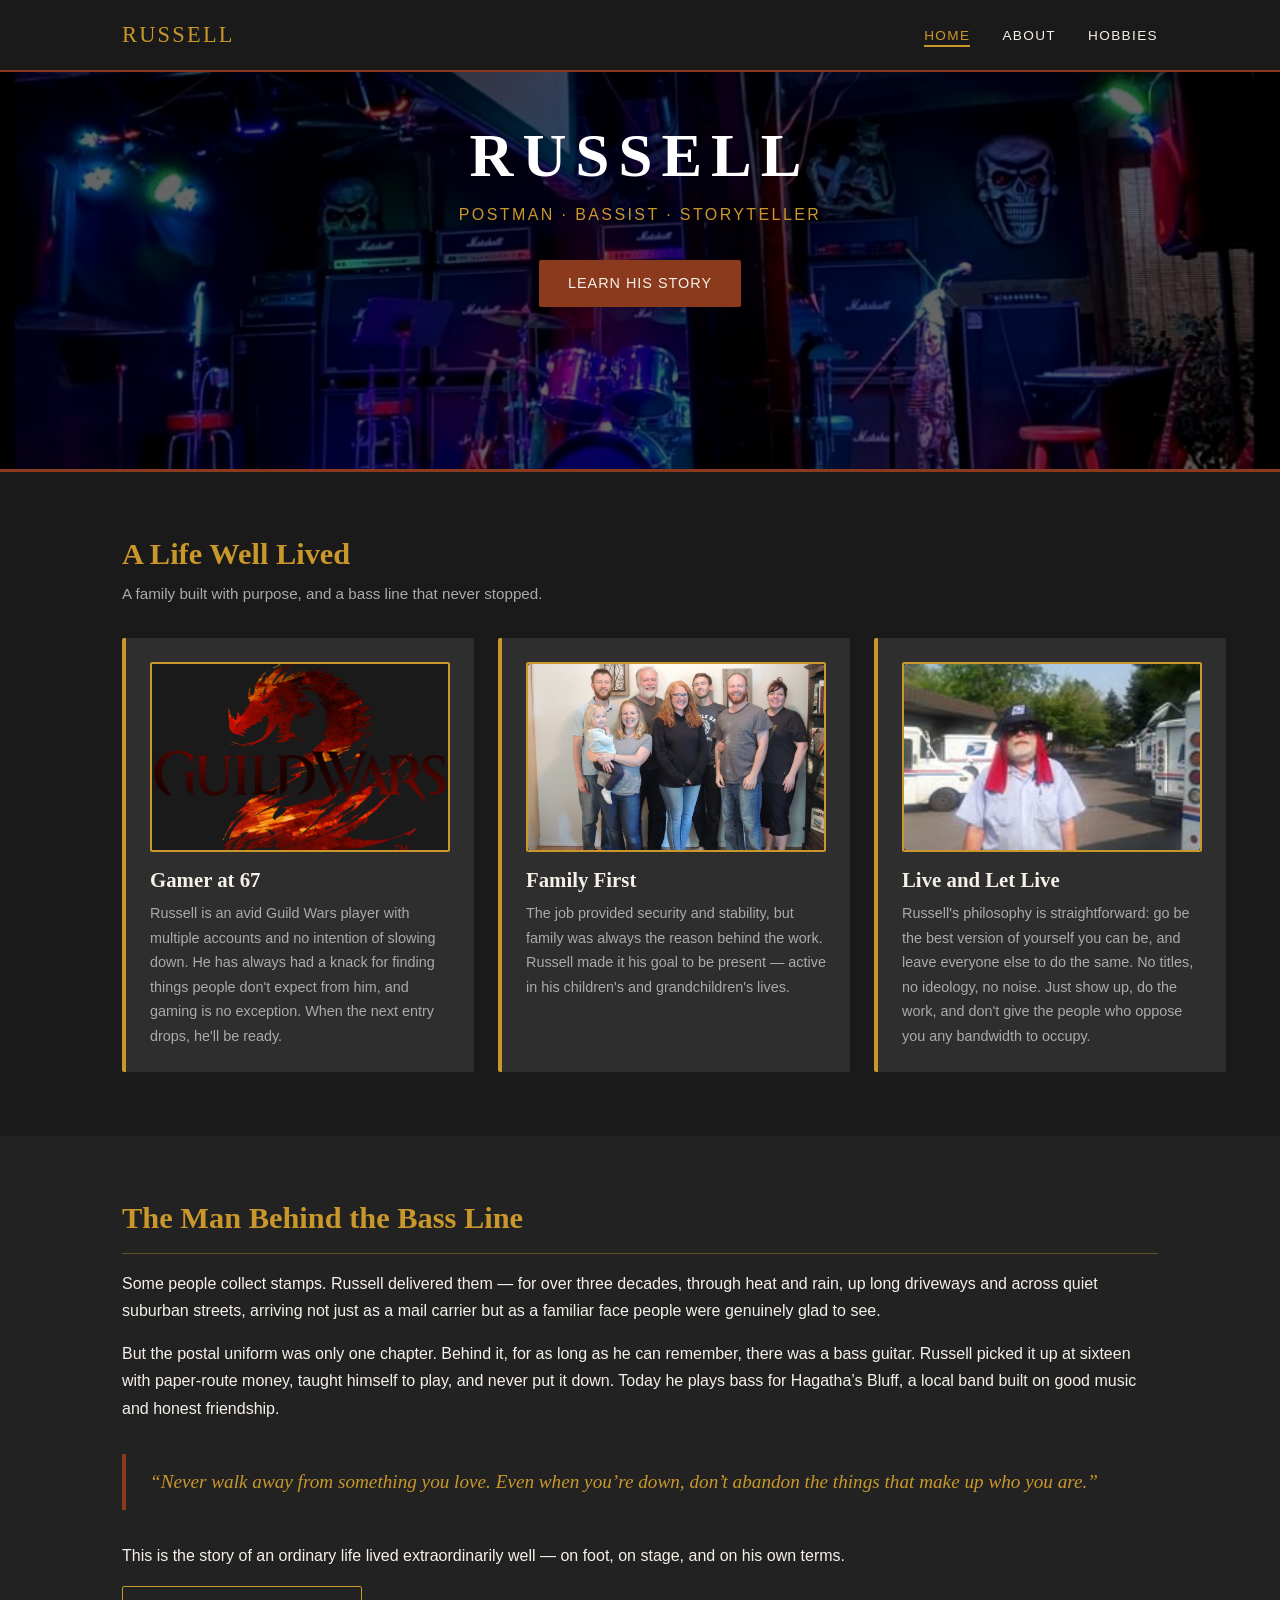
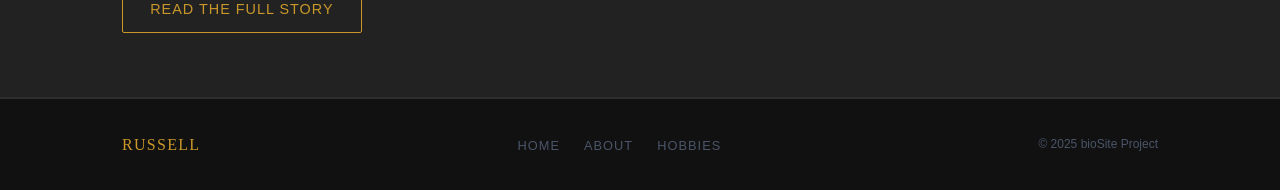
==== index.html @ 28d82f23 "uploading all of my work off of live viewer vscode, and commiting to pages." ====
<!--class information-->
<!--Course: CSD 340 — Web Design and Development -->
<!--name: Zachary White-->
<!--instructor: Sue Sampson-->

<!-- Dedicated to my father -->
<!-- Description: A brief overview of the website's content and purpose -->
<!-- This project showcases Russell's journey as a postman, bassist, and storyteller -->

<!DOCTYPE html>
<html lang="en">
<head>
  <meta charset="UTF-8">
  <meta name="author" content="Zachary White">
  <meta name="instructor" content="Sue Sampson">
  <meta name="keywords" content="Russell, Postman, Bassist, Storyteller, Music, Hobbies, BioSite">
  <meta name="description" content="Russell's personal website, featuring his story, hobbies, and music.">
  <meta name="viewport" content="width=device-width, initial-scale=1.0">
  <title>Russell — Postman, Bassist, Storyteller</title>
  <link rel="stylesheet" href="style.css">
  <!-- we are adding this later :^), to make the webpage feel alive-->
  <script src="script.js" defer></script>
</head>
<body>

  <!-- ── Navigation ──────────────────────────────────── -->
  <nav class="site-nav" aria-label="Main navigation">
    <div class="container">
      <a href="index.html" class="nav-brand">RUSSELL</a>
      <ul class="nav-links">
        <li><a href="index.html" class="active">Home</a></li>
        <li><a href="about.html">About</a></li>
        <li><a href="hobbies.html">Hobbies</a></li>
      </ul>
    </div>
  </nav>

  <!-- ── Hero ────────────────────────────────────────── -->
  <header class="hero">
    <div class="container">
          <div class="hero-image">
            <img src="images/hero_set.jpg" alt="band stage">
          </div>
          <div class="hero-overlay"></div>
      </div>
      <div class="hero-content">
        <h1>RUSSELL</h1>
        <p class="hero-subtitle">Postman &middot; Bassist &middot; Storyteller</p>
        <a href="about.html" class="btn-primary">Learn His Story</a>
      </div>
    </div>
  </header>

  <!-- ── Highlights: Goals & Accomplishments ─────────── -->
  <section class="section">
    <div class="container">

      <div class="section-heading">
        <h2>A Life Well Lived</h2>
        <p>A family built with purpose, and a bass line that never stopped.</p>
      </div>

      <div class="card-grid">

        <article class="card">
          <div class="card-image">
            <img src="images/GW2.png" alt="Russell">
          </div>
         <h3>Gamer at 67</h3>
         <p>Russell is an avid Guild Wars player with multiple accounts and no intention of slowing down. He has always had a knack for finding things people don't expect from him, and gaming is no exception. When the next entry drops, he'll be ready.</p>
        </article>

        <article class="card">
          <div class="card-image">
            <img src="images/family.jpg" alt="family">
          </div>
          <h3>Family First</h3>
          <p>The job provided security and stability, but family was always the reason behind the work. Russell made it his goal to be present — active in his children's and grandchildren's lives.</p>
        </article>

        <article class="card">
          <div class="card-image">
            <img src="images/living.jpg" alt="living life">
          </div>
          <h3>Live and Let Live</h3>
          <p>Russell's philosophy is straightforward: go be the best version of yourself you can be, and leave everyone else to do the same. No titles, no ideology, no noise. Just show up, do the work, and don't give the people who oppose you any bandwidth to occupy.</p>
        </article>

      </div>

    </div>
  </section>

  <!-- ── Intro Copy ───────────────────────────────────── -->
  <section class="section-alt">
    <div class="container">

      <h2>The Man Behind the Bass Line</h2>
      <hr class="divider">

      <p>Some people collect stamps. Russell delivered them — for over three decades, through heat and rain, up long driveways and across quiet suburban streets, arriving not just as a mail carrier but as a familiar face people were genuinely glad to see.</p>

      <p>But the postal uniform was only one chapter. Behind it, for as long as he can remember, there was a bass guitar. Russell picked it up at sixteen with paper-route money, taught himself to play, and never put it down. Today he plays bass for Hagatha&rsquo;s Bluff, a local band built on good music and honest friendship.</p>

      <div class="pull-quote">
        <p>&ldquo;Never walk away from something you love. Even when you&rsquo;re down, don&rsquo;t abandon the things that make up who you are.&rdquo;</p>
      </div>

      <p>This is the story of an ordinary life lived extraordinarily well — on foot, on stage, and on his own terms.</p>

      <a href="about.html" class="btn-secondary">Read the Full Story</a>

    </div>
  </section>

  <!-- ── Footer ───────────────────────────────────────── -->
  <footer class="site-footer">
    <div class="container">
      <span class="footer-brand">RUSSELL</span>
      <ul class="footer-nav">
        <li><a href="index.html">Home</a></li>
        <li><a href="about.html">About</a></li>
        <li><a href="hobbies.html">Hobbies</a></li>
      </ul>
      <span class="footer-copy">&copy; 2025 bioSite Project</span>
    </div>
  </footer>

</body>
</html>
---- style.css ----
/* ============================================================
Description: CSD340-biosite/style.css
Author: Zachary White
Instructor: Sue Sampson 
bioSite — Russell
style.css
Design: Dark Rustic / Music-Inspired
============================================================ */

/* ── Reset & Base ─────────────────────────────────────── */
*, *::before, *::after {
  box-sizing: border-box;
  margin: 0;
  padding: 0;
}

html {
  scroll-behavior: smooth;
}

body {
  background-color: #1a1a1a;
  color: #f5f0e8;
  font-family: Arial, Helvetica, sans-serif;
  font-size: 16px;
  line-height: 1.7;
}

img {
  max-width: 100%;
  height: auto;
  display: block;
}

a {
  color: #c9972a;
  text-decoration: none;
}

a:hover {
  color: #f5f0e8;
  text-decoration: underline;
}

a:visited {
  color: #a07830;
}

/* ── Typography ───────────────────────────────────────── */
h1, h2, h3, h4 {
  font-family: Georgia, "Times New Roman", serif;
  line-height: 1.2;
}

h1 {
  font-size: 2.8rem;
  color: #f5f0e8;
  letter-spacing: 0.08em;
}

h2 {
  font-size: 1.9rem;
  color: #c9972a;
  margin-bottom: 0.75rem;
}

h3 {
  font-size: 1.3rem;
  color: #f5f0e8;
  margin-bottom: 0.5rem;
}

h4 {
  font-size: 1.05rem;
  color: #c9972a;
  margin-bottom: 0.4rem;
}

p {
  margin-bottom: 1rem;
  color: #f5f0e8;
}

/* ── Layout Containers ────────────────────────────────── */
.container {
  max-width: 1100px;
  margin: 0 auto;
  padding: 0 2rem;
}

.section {
  padding: 4rem 0;
}

.section-alt {
  padding: 4rem 0;
  background-color: #222222;
}

/* ── Navigation ───────────────────────────────────────── */
.site-nav {
  background-color: #1a1a1a;
  border-bottom: 2px solid #8b3a1e;
  position: sticky;
  top: 0;
  z-index: 100;
}

.site-nav .container {
  display: flex;
  align-items: center;
  justify-content: space-between;
  padding-top: 1rem;
  padding-bottom: 1rem;
}

.nav-brand {
  font-family: Georgia, "Times New Roman", serif;
  font-size: 1.4rem;
  color: #c9972a;
  letter-spacing: 0.1em;
  text-decoration: none;
}

.nav-brand:hover {
  color: #f5f0e8;
  text-decoration: none;
}

.nav-links {
  list-style: none;
  display: flex;
  gap: 2rem;
}

.nav-links a {
  font-size: 0.85rem;
  color: #f5f0e8;
  text-transform: uppercase;
  letter-spacing: 0.1em;
  text-decoration: none;
  padding-bottom: 2px;
  border-bottom: 2px solid transparent;
  transition: color 0.2s, border-color 0.2s;
}

.nav-links a:hover,
.nav-links a.active {
  color: #c9972a;
  border-bottom-color: #c9972a;
  text-decoration: none;
}

/* ── Buttons ──────────────────────────────────────────── */
.btn-primary {
  display: inline-block;
  background-color: #8b3a1e;
  color: #f5f0e8;
  font-size: 0.9rem;
  font-family: Arial, Helvetica, sans-serif;
  letter-spacing: 0.07em;
  text-transform: uppercase;
  padding: 0.7rem 1.8rem;
  border-radius: 2px;
  text-decoration: none;
  border: none;
  cursor: pointer;
  transition: background-color 0.2s;
}

.btn-primary:hover {
  background-color: #a84520;
  color: #f5f0e8;
  text-decoration: none;
}

.btn-secondary {
  display: inline-block;
  background-color: transparent;
  color: #c9972a;
  font-size: 0.9rem;
  font-family: Arial, Helvetica, sans-serif;
  letter-spacing: 0.07em;
  text-transform: uppercase;
  padding: 0.65rem 1.7rem;
  border-radius: 2px;
  border: 1px solid #c9972a;
  text-decoration: none;
  cursor: pointer;
  transition: background-color 0.2s, color 0.2s;
}

.btn-secondary:hover {
  background-color: #c9972a;
  color: #1a1a1a;
  text-decoration: none;
}

/* ── Hero Section ─────────────────────────────────────── */

/* I want the hero section to have the img behind the text and the text to be centered and have a dark overlay on the image so that the text is readable. I also want the image to expand the entire section */
.hero {
  background-color: #111111;
  border-bottom: 3px solid #8b3a1e;
  padding: 3rem 0;
  text-align: center;
  position: relative;
  z-index: 2;
  overflow: hidden;
  min-height: 400px; /* ensures image has room to expand into */
}

.hero-image {
  position: absolute;
  top: 0;
  left: 0;
  width: 100%;
  height: 100%;
  z-index: 0;
}

.hero-image img {
  width: 100%;
  height: 100%;
  object-fit: cover;
  object-position: center;
  /* no opacity here — keep the image full strength */
}

.hero-overlay {
  position: absolute;
  top: 0;
  left: 0;
  width: 100%;
  height: 100%;
  background: rgba(0, 0, 0, 0.6); /* tune darkness here */
  z-index: 1;
}

.hero h1 {
  font-size: 3.8rem;
  letter-spacing: 0.15em;
  margin-bottom: 0.5rem;
  position: relative;
  z-index: 3;
  color: #ffffff; /* make sure text has an explicit light color */
}

.hero-subtitle {
  color: #c9972a;
  font-size: 1rem;
  letter-spacing: 0.15em;
  text-transform: uppercase;
  margin-bottom: 2rem;
  position: relative;
  z-index: 3;
}

.hero-content {
  position: relative;
  z-index: 3;
}

/* ── Divider ──────────────────────────────────────────── */
.divider {
  border: none;
  border-top: 1px solid #c9972a;
  margin: 1rem 0;
  opacity: 0.4;
}

/* ── Cards ────────────────────────────────────────────── */
.card-grid {
  display: grid;
  grid-template-columns: repeat(3, 1fr);
  gap: 1.5rem;
}

.card {
  background-color: #2e2e2e;
  border-left: 4px solid #c9972a;
  border-radius: 2px;
  padding: 1.5rem;
}

.card-image {
  /* fixed/static dimensions so images do not scale with page */
  width: 300px;
  height: 190px;
  background-color: #1a1a1a;
  border: 2px solid #c9972a;
  border-radius: 2px;
  display: flex;
  align-items: center;
  justify-content: center;
  margin-bottom: 1rem;
}

/* Ensure images fill the card image box */
.card-image img {
  /* enforce fixed image size and prevent scaling */
  width: 300px;
  height: 186px;
  max-width: none;
  max-height: none;
  object-fit: cover;
  display: block;
  border-radius: 2px;
}

.card p {
  font-size: 0.9rem;
  color: #aaa;
  margin-bottom: 0;
}

/* ── Pull Quote ───────────────────────────────────────── */
.pull-quote {
  border-left: 4px solid #8b3a1e;
  padding: 0.75rem 1.5rem;
  margin: 2rem 0;
  background-color: #222222;
}

.pull-quote p {
  font-family: Georgia, "Times New Roman", serif;
  font-style: italic;
  font-size: 1.2rem;
  color: #c9972a;
  margin-bottom: 0;
}

/* ── Page Banner ──────────────────────────────────────── */
.page-banner {
  background-color: #111111;
  border-bottom: 3px solid #8b3a1e;
  padding: 3rem 0 2.5rem;
  text-align: center;
}

.page-banner h1 {
  letter-spacing: 0.12em;
  margin-bottom: 0.4rem;
}

.page-banner p {
  color: #c9972a;
  font-size: 0.9rem;
  letter-spacing: 0.12em;
  text-transform: uppercase;
  margin-bottom: 0;
}

/* ── About Page Layout ────────────────────────────────── */
.about-intro {
  display: grid;
  grid-template-columns: 1fr 2fr;
  gap: 3rem;
  align-items: center;
}

.portrait-wrapper {
  text-align: center;
  display: flex;
  flex-direction: column;
  align-items: center;
  justify-content: center;
  margin-right: 5rem;
  margin-bottom: 2rem;
  margin-left: auto;
}

.portrait-caption {
  color: #4a5568;
  font-size: 0.8rem;
  font-style: italic;
  align-self: center;
  letter-spacing: 0.05em;
  margin-top: 2rem;
}

.portrait img {
  width: 300px;
  height: 300px;
  min-width: 300px;
  min-height: 300px;
  max-width: 300px;
  max-height: 300px;
  border-radius: 50%;
  object-fit: cover;
  border: 3px solid #c9972a;
}

.bio-text h2 {
  margin-bottom: 1rem;
}

/* ── Bio Paragraph Lines (placeholder) ───────────────── */
.bio-block p {
  max-width: 720px;
}

/* ── Hobbies Page ─────────────────────────────────────── */
.featured-section {
  padding: 0;
}

.featured-image {
  width: 1025px;
  height: 500px;
  background-color: #2e2e2e;
  border: 1px dashed #4a5568;
  display: flex;
  align-items: center;
  justify-content: center;
}

.featured-image img {
  /* enforce fixed image size and prevent scaling */
  width: 100%;
  height: 100%;
  max-width: none;
  max-height: none;
  object-fit: cover;
  display: block;
  border-radius: 2px;
}

.featured-body {
  padding: 2.5rem 0;
}

.hobby-grid {
  display: grid;
  grid-template-columns: repeat(3, 1fr);
  gap: 1.5rem;
}

.hobby-card {
  background-color: #2e2e2e;
  border-radius: 2px;
  overflow: hidden;
}

.hobby-card-image {
  width: 330px;
  height: 190px;
  background-color: #1a1a1a;
  border-bottom: 2px solid #8b3a1e;
  border-radius: 2px;
  display: flex;
  align-items: center;
  justify-content: center;
  margin-bottom: 1rem;
}

.hobby-card-image img {
  width: 330px;
  height: 186px;
  max-width: none;
  max-height: none;
  object-fit: cover;
  display: block;
  border-radius: 2px;
}

.hobby-card-image2 img {
  width: 330px;
  height: 230px;
  max-width: none;
  max-height: none;
  object-fit: cover;
  display: block;
  transform: translateY(-225px);
  overflow: visible !important;
  border-radius: 2px;
}

.hobby-card-image3 img {
  width: 330px;
  height: 186px;
  max-width: none;
  max-height: none;
  object-fit: cover;
  display: block;
  border-radius: 2px;
}

.hobby-card-body {
  padding: 1.25rem;
}

.hobby-card-body p {
  font-size: 0.9rem;
  color: #aaa;
  margin-bottom: 0;
}

/* ── External Link Block ──────────────────────────────── */
.external-link-block {
  background-color: #2e2e2e;
  border: 1px solid #4a5568;
  border-radius: 2px;
  padding: 1.5rem 2rem;
  display: flex;
  align-items: center;
  justify-content: space-between;
  gap: 1rem;
}

.external-link-block p {
  margin-bottom: 0;
  color: #aaa;
  font-size: 0.95rem;
}

/* ── Footer ───────────────────────────────────────────── */
.site-footer {
  background-color: #111111;
  border-top: 2px solid #2e2e2e;
  padding: 2rem 0;
  text-align: center;
}

.site-footer .container {
  display: flex;
  align-items: center;
  justify-content: space-between;
}

.footer-brand {
  font-family: Georgia, "Times New Roman", serif;
  color: #c9972a;
  font-size: 1rem;
  letter-spacing: 0.08em;
}

.footer-nav {
  list-style: none;
  display: flex;
  gap: 1.5rem;
}

.footer-nav a {
  color: #4a5568;
  font-size: 0.8rem;
  text-transform: uppercase;
  letter-spacing: 0.08em;
  text-decoration: none;
}

.footer-nav a:hover {
  color: #c9972a;
  text-decoration: none;
}

.footer-copy {
  color: #4a5568;
  font-size: 0.75rem;
}

/* ── Section Heading Style ────────────────────────────── */
.section-heading {
  margin-bottom: 2rem;
}

.section-heading h2 {
  margin-bottom: 0.5rem;
}

.section-heading p {
  color: #aaa;
  font-size: 0.95rem;
  max-width: 600px;
}
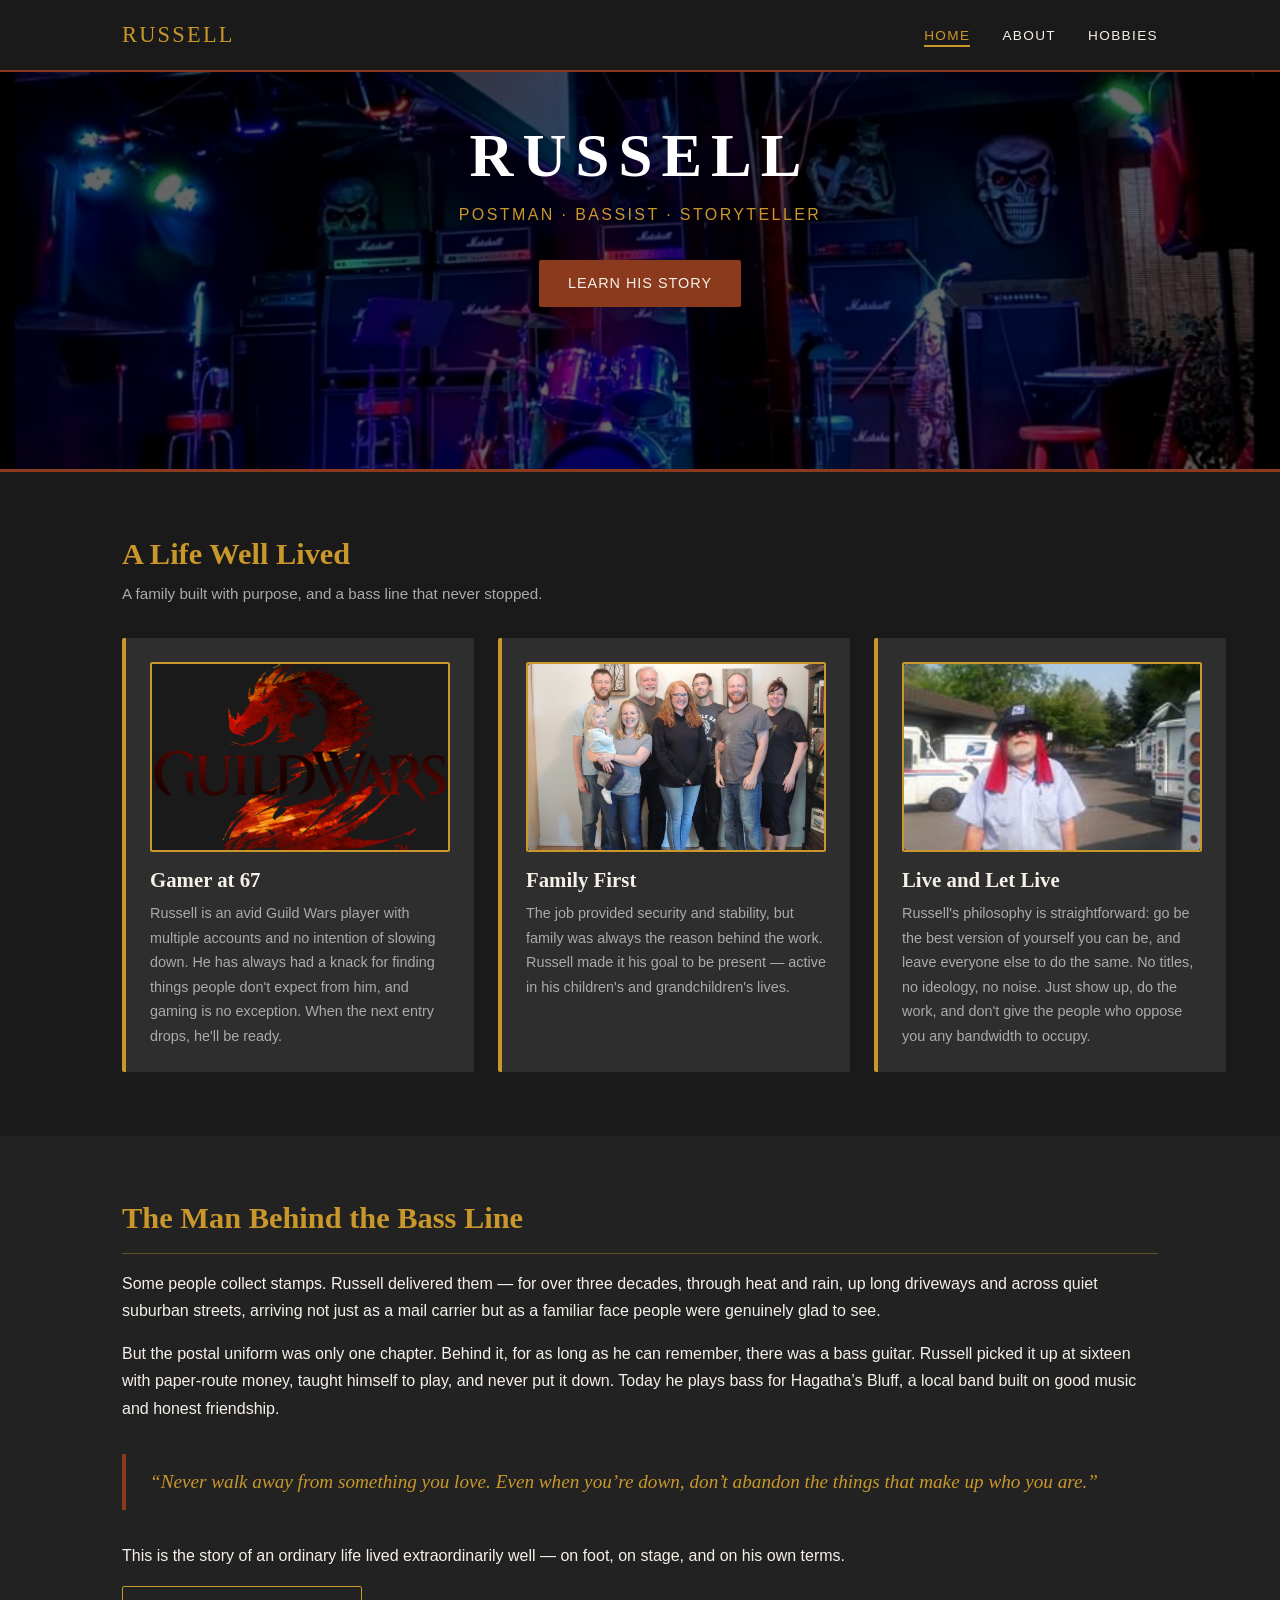
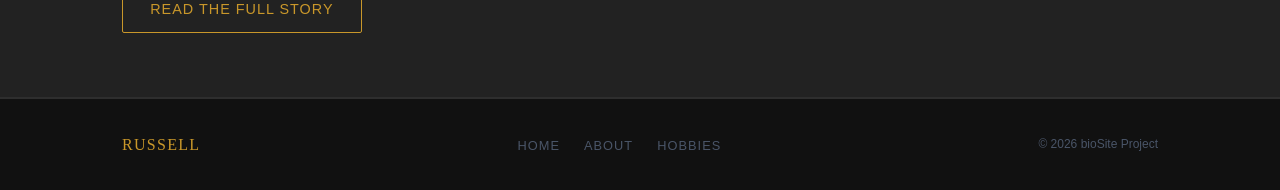
==== commit 0fdb1f44: "updating footer typo" ====
--- a/index.html
+++ b/index.html
@@ -122,7 +122,7 @@
         <li><a href="about.html">About</a></li>
         <li><a href="hobbies.html">Hobbies</a></li>
       </ul>
-      <span class="footer-copy">&copy; 2025 bioSite Project</span>
+      <span class="footer-copy">&copy; 2026 bioSite Project</span>
     </div>
   </footer>
 
